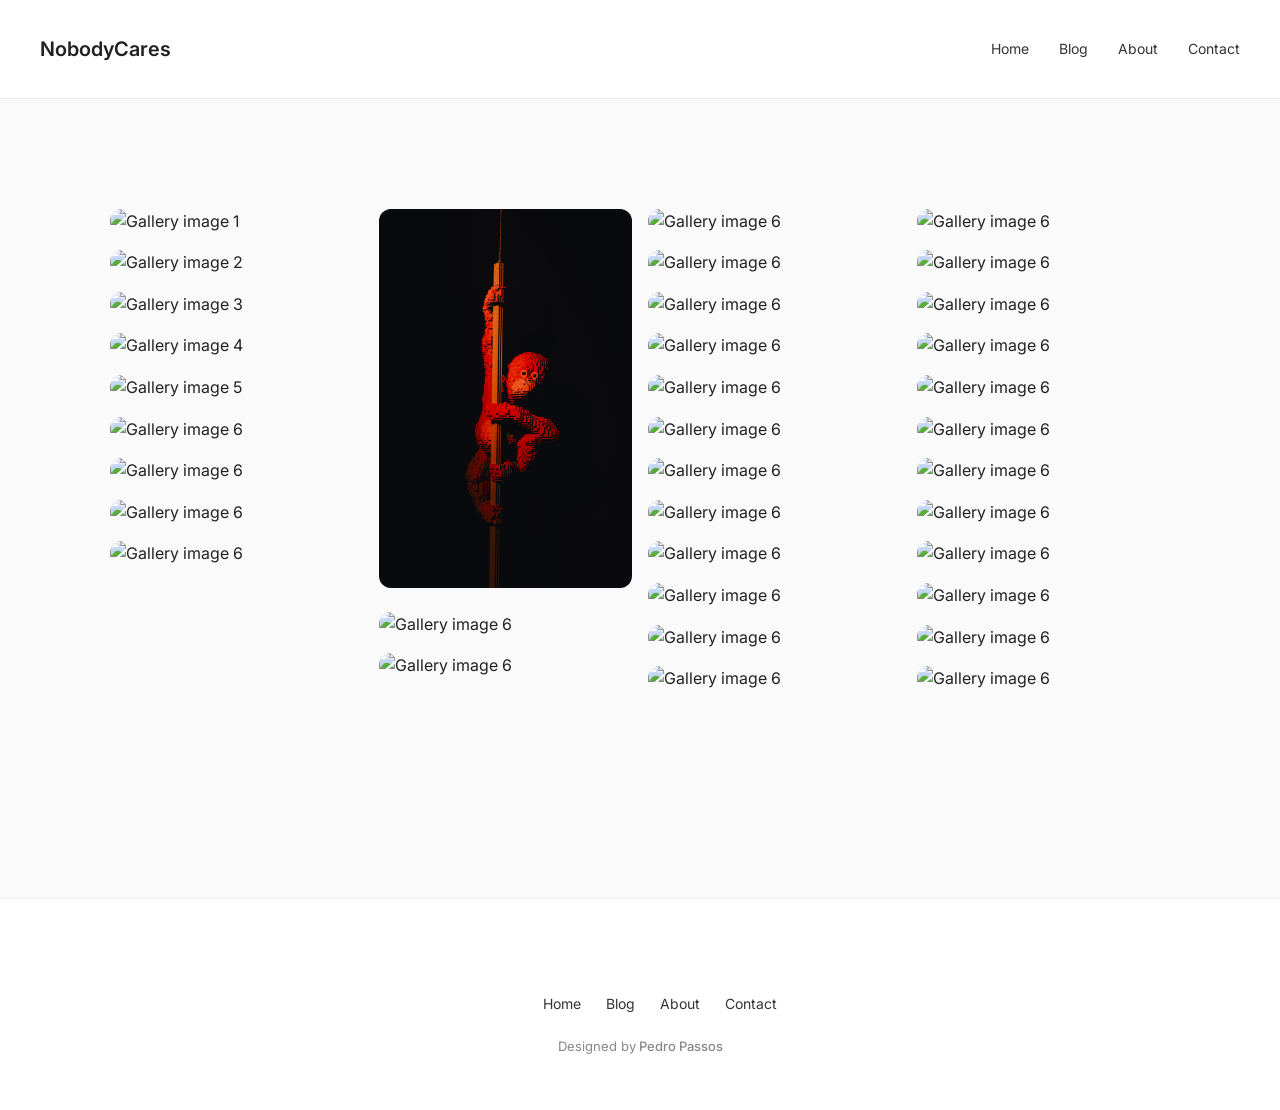
==== index.html @ 93be0e16 "Initial commit" ====
<!DOCTYPE html>
<html lang="en">
<head>
    <meta charset="UTF-8">
    <meta name="viewport" content="width=device-width, initial-scale=1.0">
    <title>NobodyCares</title>
    <link rel="stylesheet" href="style.css">
    <script src="https://kit.fontawesome.com/d7c7ceb8ac.js" crossorigin="anonymous"></script>
    <link href="https://fonts.googleapis.com/css2?family=Inter:wght@300;400;500;600&display=swap" rel="stylesheet">
</head>
<body>
    <header>

        <nav class="navbar">

            <a href="index.html" class="logo">NobodyCares</a>
            <ul class="nav-links">
                <li><a href="index.html">Home</a></li>
                <li><a href="blog.html">Blog</a></li>
                <li><a href="about.html">About</a></li>
                <li><a href="contact.html">Contact</a></li>
            </ul>

            <div class="menu-toggle">
                <i class="fa-solid fa-bars"></i>
                <script>
                    const menuToggle = document.querySelector(".menu-toggle");
                    const navLinks = document.querySelector(".nav-links");

                    menuToggle.addEventListener("click", () => {
                    navLinks.classList.toggle("active");
                    });
                </script>
                
            </div>
        </nav>
        
    </header>

    <main class="main-content">
        <section class="gallery">
            <img src="pictures/DSCF5542.jpg" alt="Gallery image 1">
            <img src="pictures/DSCF7180.jpg" alt="Gallery image 2">
            <img src="pictures/DSCF7202.jpg" alt="Gallery image 3">
            <img src="pictures/DSCF7297.jpg" alt="Gallery image 4">
            <img src="pictures/DSCF7298.jpg" alt="Gallery image 5">
            <img src="pictures/DSCF7317.jpg" alt="Gallery image 6">
            <img src="pictures/DSCF7330.jpg" alt="Gallery image 6">
            <img src="pictures/DSCF7519.jpg" alt="Gallery image 6">
            <img src="pictures/DSCF7603.jpg" alt="Gallery image 6">
            <img src="pictures/DSCF8587.jpg" alt="Gallery image 6">
            <img src="pictures/DSCF8693.jpg" alt="Gallery image 6">
            <img src="pictures/DSCF8695.jpg" alt="Gallery image 6">
            <img src="pictures/DSCF9174.jpg" alt="Gallery image 6">
            <img src="pictures/DSCF9194.jpg" alt="Gallery image 6">
            <img src="pictures/DSCF9207.jpg" alt="Gallery image 6">
            <img src="pictures/DSCF9221.jpg" alt="Gallery image 6">
            <img src="pictures/DSCF9315.jpg" alt="Gallery image 6">
            <img src="pictures/DSCF9318.jpg" alt="Gallery image 6">
            <img src="pictures/DSCF9420.jpg" alt="Gallery image 6">
            <img src="pictures/DSCF9505.jpg" alt="Gallery image 6">
            <img src="pictures/DSCF9535.jpg" alt="Gallery image 6">
            <img src="pictures/DSCF9538.jpg" alt="Gallery image 6">
            <img src="pictures/DSCF9681.jpg" alt="Gallery image 6">
            <img src="pictures/DSCF9696.jpg" alt="Gallery image 6">
            <img src="pictures/DSCF7103.jpg" alt="Gallery image 6">
            <img src="pictures/DSCF7306.jpg" alt="Gallery image 6">
            <img src="pictures/DSCF7414.jpg" alt="Gallery image 6">
            <img src="pictures/DSCF7586.jpg" alt="Gallery image 6">
            <img src="pictures/DSCF8845.jpg" alt="Gallery image 6">
            <img src="pictures/DSCF8966.jpg" alt="Gallery image 6">
            <img src="pictures/DSCF8367.jpg" alt="Gallery image 6">
            <img src="pictures/DSCF9084.jpg" alt="Gallery image 6">
            <img src="pictures/DSCF9495.jpg" alt="Gallery image 6">
            <img src="pictures/DSCF9417.jpg" alt="Gallery image 6">
            <img src="pictures/DSCF7495.jpg" alt="Gallery image 6">
            <img src="pictures/IMG_7077_jpg.jpg" alt="Gallery image 6">
        </section>

        <div class="lightbox" id="lightbox"> <!--this is the fullscreen overlay, hidden by default -->
            <span class="close">&times;</span> <!-- close button, &times is the X symbol -->
            <img class="lightbox-img" src="" alt=""> <!--starts empty and javascript inserts the image-->
            <button class="prev">&#10094;</button>
            <button class="next">&#10095;</button>
        </div>

        <script>
            const images = document.querySelectorAll('.gallery img');
            const lightbox = document.getElementById('lightbox');
            const lightboxImg = document.querySelector('.lightbox-img');
            const closeBtn = document.querySelector('.close');
            const nextBtn = document.querySelector('.next');
            const prevBtn = document.querySelector('.prev');

            let currentIndex = 0;

            function showImage(index) {
            lightboxImg.src = images[index].src;
            currentIndex = index;
            }

            images.forEach((img, index) => {
            img.addEventListener('click', () => {
                lightbox.classList.add('active');
                showImage(index);
            });
            });

            closeBtn.addEventListener('click', () => {
                lightbox.classList.remove('active');
            });

            nextBtn.addEventListener('click', () => {
                currentIndex = (currentIndex + 1) % images.length;
                showImage(currentIndex);
            });

            prevBtn.addEventListener('click', () => {
                currentIndex = (currentIndex - 1 + images.length) % images.length;
                showImage(currentIndex);
            });

            lightbox.addEventListener('click', (e) => {
            if (e.target === lightbox) {
                lightbox.classList.remove('active');
            }
            });
        </script>

    </main>


    <footer class="footer">
        <div class="social-icons">
            <a href="https://instagram.com/pedropassos6" target="_blank"><i class="fa-brands fa-instagram"></i></a>
            <a href="https://www.linkedin.com/in/pedro-passos-aa0782241/" target="_blank"><i class="fa-brands fa-linkedin-in"></i></a>
            <a href="https://github.com/pedropassos6" target="_blank"><i class="fa-brands fa-github"></i></a>
        </div>
        
        <ul class="footer-links">
            <li><a href="index.html">Home</a></li>
            <li><a href="blog.html">Blog</a></li>
            <li><a href="about.html">About</a></li>
            <li><a href="contact.html">Contact</a></li>
        </ul>
        
        <p class="copyright">Designed by<span> Pedro Passos</span></p>
        
    </footer>

</body>
</html>
---- style.css ----
/* nav bar */

body {
  font-family: -apple-system, BlinkMacSystemFont, "Segoe UI", Roboto,
               Helvetica, Arial, sans-serif,
               "Apple Color Emoji", "Segoe UI Emoji", "Segoe UI Symbol";

  line-height: 1.6;
  color: #222;
  background: #fafafa;
}

body {
  font-family: "Inter", -apple-system, BlinkMacSystemFont, "Segoe UI",
               Roboto, Helvetica, Arial, sans-serif;
}

body {
    margin: 0;
    
}

.navbar {
  display: flex;
  justify-content: space-between;
  align-items: center;

  padding: 20px 40px;
  background: white;
  border-bottom: 1px solid #eee;

  position: relative;
}

/*
.logo {
  font-size: 50px;
  /*text-transform: uppercase; 
  font-weight: bold;
} 
*/

.logo {
  font-size: 20px;
  font-weight: 600;
  text-decoration: none;
  color: #222;
}

.logo:hover {
  opacity: 0.8;
}

.nav-links {
  list-style: none;
  display: flex;
  gap: 30px;
}

.nav-links a {
  text-decoration: none;
  color: #333;
  font-size: 14px;
  transition: color 0.3s ease;
}

.nav-links a:hover {
  color: #777;
}

.menu-toggle {
  display: none;
  font-size: 22px;
  cursor: pointer;
}

@media (max-width: 768px){
  .menu-toggle {
    display: block;
  }

  .nav-links{
    position: absolute;
    top: 70px;
    left: 0;

    width: 100%;
    background: white;
    flex-direction: column;
    align-items: center;
    gap: 20px;

    padding: 0;
    overflow: hidden;
    max-height: 0;
    opacity: 0;
    transition: max-height 0.4s ease, opacity 0.3s ease;
  }

  .nav-links.active{
    max-height: 300px;
    opacity: 1;
    padding: 30px 0;
    border-bottom: 1px solid #eee;
  }
}

/*
.navbar .logo{
    font-size: 40px;
}

.navbar {
    display: flex;
    justify-content: space-between;
    align-items: center;
    background-color: #fff;
    color: white;
    padding: 15px 30px;
}

.nav-links {
    list-style: none;
    display: flex;
    gap: 25px;
    margin: 0;
    padding: 0;
}

.nav-links a {
    color: rgb(179, 176, 176);
    text-decoration: none;
}

.nav-links a:hover {
    color: black;
    text-decoration: none;
}

.logo {
    font-weight: 800;
    font-size: 20px;
    color: black;
} */

/* Main Content */


.main-content{
    padding: 90px;
    box-sizing: border-box;
}  

@media (max-width: 768px) {
  .main-content{
  padding: 0;
  box-sizing: border-box;
}
}
.main-content-contact{
  padding: 0;
  box-sizing: border-box;
}

.gallery {
  column-count: 4; /* creates mansory-style layout, mix the sizes */
  column-gap: 16px;
  padding: 20px;
}

.gallery img {
  width: 100%;
  margin-bottom: 16px;
  border-radius: 12px;
  cursor: pointer;
  transition: transform 0.3s ease, opacity 0.3s ease; /* to smooth animation hover */
}

.gallery img:hover{
    transform: scale(1.05); /* slightly zooms image */
    opacity: 0.85;
}

.lightbox{
    position: fixed; 
    inset: 0; /* shorthand for top:0, right:0, bottom:0, left:0 */
    background: rgba(0, 0, 0, 0.9);
    display: none;
    justify-content: center;
    align-items: center;
    z-index: 1000; /* ensures it appears above everything */
}

.lightbox-img{
    max-width: 90%;
    max-height: 80%;
    border-radius: 12px;
}

.lightbox.active{
    display: flex;
}

.close{
    position: absolute;
    top: 20px;
    right: 40px;
    font-size: 40px;
    color: white;
    cursor: pointer;
}

.prev, .next{
    position: absolute;
    top: 50%;
    transform: translateY(-50%);
    font-size: 40px;
    background: none;
    border: none;
    color: white;
    cursor: pointer;
}

.prev {
    left: 40px;
}

.next {
    right: 40px;
}

button:hover, .close:hover {
    opacity: 0.7;
}

@media (max-width: 768px) {
  .gallery {
    column-count: 2;
  }
}

/* ABOUT */

.about {
  padding: 120px 20px;
  display: flex;
  justify-content: center;
}

.about-container {
  max-width: 1100px;
  display: flex;
  align-items: center;
  gap: 80px;
}

/* Image container */
.about-image img {
  width: 420px;
  border-radius: 14px;
  object-fit: cover;
  transition: transform 0.4s ease;
}

/* Subtle hover effect */
.about-image img:hover {
  transform: scale(1.02);
}

/* Text side */
.about-content {
  max-width: 520px;
}

/* Title */
.about-content h2 {
  font-size: 34px;
  font-weight: 600;
  margin-bottom: 10px;
  letter-spacing: -0.02em;
}

/* Subtitle */
.about-subtitle {
  font-size: 18px;
  color: #777;
  margin-bottom: 25px;
}

/* Main text */
.about-text {
  font-size: 16px;
  line-height: 1.7;
  color: #444;
}

@media (max-width: 768px) {

  .about-container {
    flex-direction: column;
    text-align: center;
    gap: 40px;
  }

  .about-image img {
    width: 80%;
  }

}

/* CONTACT US */

/* Page Layout */

/*
.contact {
  min-height: calc(100vh - 80px);
  display: flex;
  justify-content: center;
  align-items: center;
  background: #f5f5f5;
  padding: 60px 20px;
  margin-left: inherit;
} */


.contact {
  min-height: 100dvh;
  display: flex;
  justify-content: center;
  align-items: center;
  background: #f5f5f5;
  padding: 20px;
  font-family: Arial, sans-serif;
} 

/* Form Container */
.contact-box {
  background: #ffffff;
  padding: 40px;
  border-radius: 12px;
  box-shadow: 0 10px 30px rgba(0, 0, 0, 0.05);
  width: 100%;
  max-width: 450px;
}

/* Title */
.contact-box h2 {
  margin-bottom: 25px;
  font-weight: 500;
  text-align: center;
  color: #222;
}

/* Form Groups */
.form-group {
  display: flex;
  flex-direction: column;
  margin-bottom: 20px;
  margin-left: 0;
  margin-right: 28px;
}

/* Labels */
label {
  margin-bottom: 6px;
  font-size: 14px;
  color: #555;
}

/* Inputs & Textarea */
input,
textarea {
  width: 100%;
  padding: 12px;
  border: 1px solid #ddd;
  border-radius: 8px;
  font-size: 16px;
  transition: border 0.3s ease, box-shadow 0.3s ease;
  resize: none;
}

/* Focus Effect */
input:focus,
textarea:focus {
  outline: none;
  border-color: #111;
  box-shadow: 0 0 0 3px rgba(0, 0, 0, 0.05);
}

/* Button */
#contact-button {
  width: 100%;
  padding: 12px;
  border: none;
  border-radius: 8px;
  background: #111;
  color: #fff;
  font-size: 14px;
  cursor: pointer;
  transition: background 0.3s ease, transform 0.1s ease;
}

/* Button Hover */
#contact-button:hover {
  background: #333;
}

/* Button Click Effect */
#contact-button:active {
  transform: scale(0.98);
}

@media (max-width: 600px){

  .contact{
    min-width: 300px;
    padding: 40px 20px;
    margin-left: auto;
  }

  .contact-box{
    padding: 30px;
  }

  .contact-box h2{
    font-size: 24px;
  }

  #contact-button{
    padding: 16px;
    font-size: 16px;
  }

}

/* footer */

.footer {
  margin-top: 80px;
  padding: 40px 20px;

  background: white;
  border-top: 1px solid #eee;

  text-align: center;
}

.social-icons {
  margin-bottom: 20px;
}

.social-icons a {
  margin: 0 10px;
  font-size: 20px;
  color: #333;
  transition: color 0.3s ease;
}

.social-icons a:hover {
  color: #777;
}

.footer-links {
  list-style: none;
  display: flex;
  justify-content: center;
  gap: 25px;

  margin-bottom: 20px;
}

.footer-links a {
  text-decoration: none;
  color: #333;
  font-size: 14px;
}

.footer-links a:hover {
  color: #777;
}

.copyright {
  font-size: 13px;
  color: #888;
}

.copyright span {
  font-weight: 500;
}

/*
*{
    padding: 0;
    margin: 0;
    box-sizing: border-box;
}

footer{
    background-color: #fff;
}

.footerNav {
    list-style: none;
}

.footerContainer{
    width: 100%;
    padding: 70px 30px 20px;
}

.socialIcons{
    display: flex;
    justify-content: center;
}

.socialIcons a{
    text-decoration: none;
    padding: 10px;
    background-color: white;
    margin: 10px;
    border-radius: 50%;
}

.socialIcons a i{
    font-size: 2em;
    color: black;
    opacity: 0,9;
}

.socialIcons a:hover{
    background-color: #111;
    transition: 0.5s;
}

.socialIcons a:hover i{
    color: white;
    transition: 0.5s;
}

.footerNav{
    margin: 30px 0;
}

.footerNav ul{
    display: flex;
    justify-content: center;
    list-style-type: none;
}

.footerNav ul li a{
    color: rgb(179, 176, 176);
    margin: 20px;
    text-decoration: none;
    font-size: 1.3em;
    opacity: 0.7;
    transition: 0.5s;
}

.footerNav ul li a:hover{
    opacity: 1;
}

.footerBottom{
    background-color: #fff;
    padding: 20px;
    text-align: center;
    text-decoration: none;
}

.footerBottom p{
    color: black;
    
}

.designer{
    opacity: 0.7;
    letter-spacing: 1px;
    font-weight: 400;
    margin: 0px 5px;
}

*/

@media (max-width: 700px){
    .footerNav ul{
        flex-direction: column;
    }

    .footerNav ul li{
        width: 100%;
        text-align: center;
        margin: 10px;
    }

    .socialIcons a{
        padding: 8px;
        margin: 4px;
    }
}
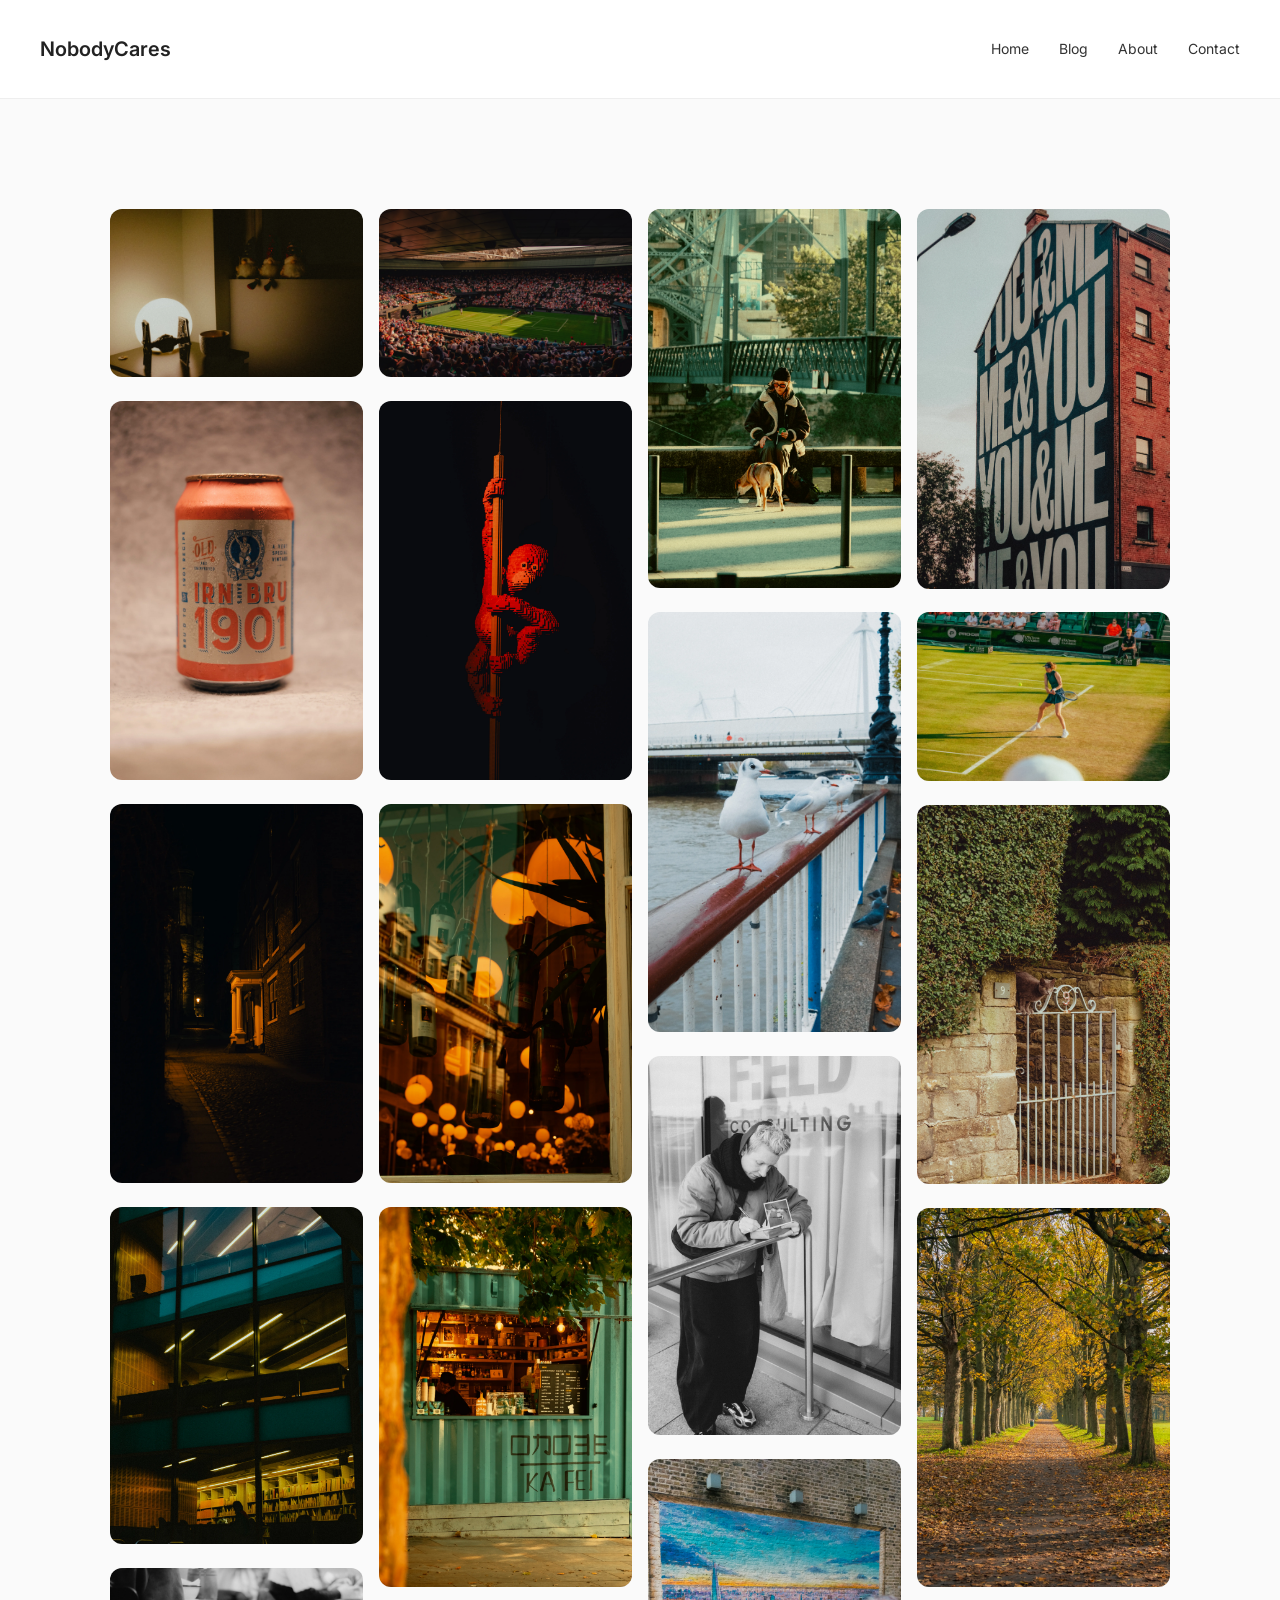
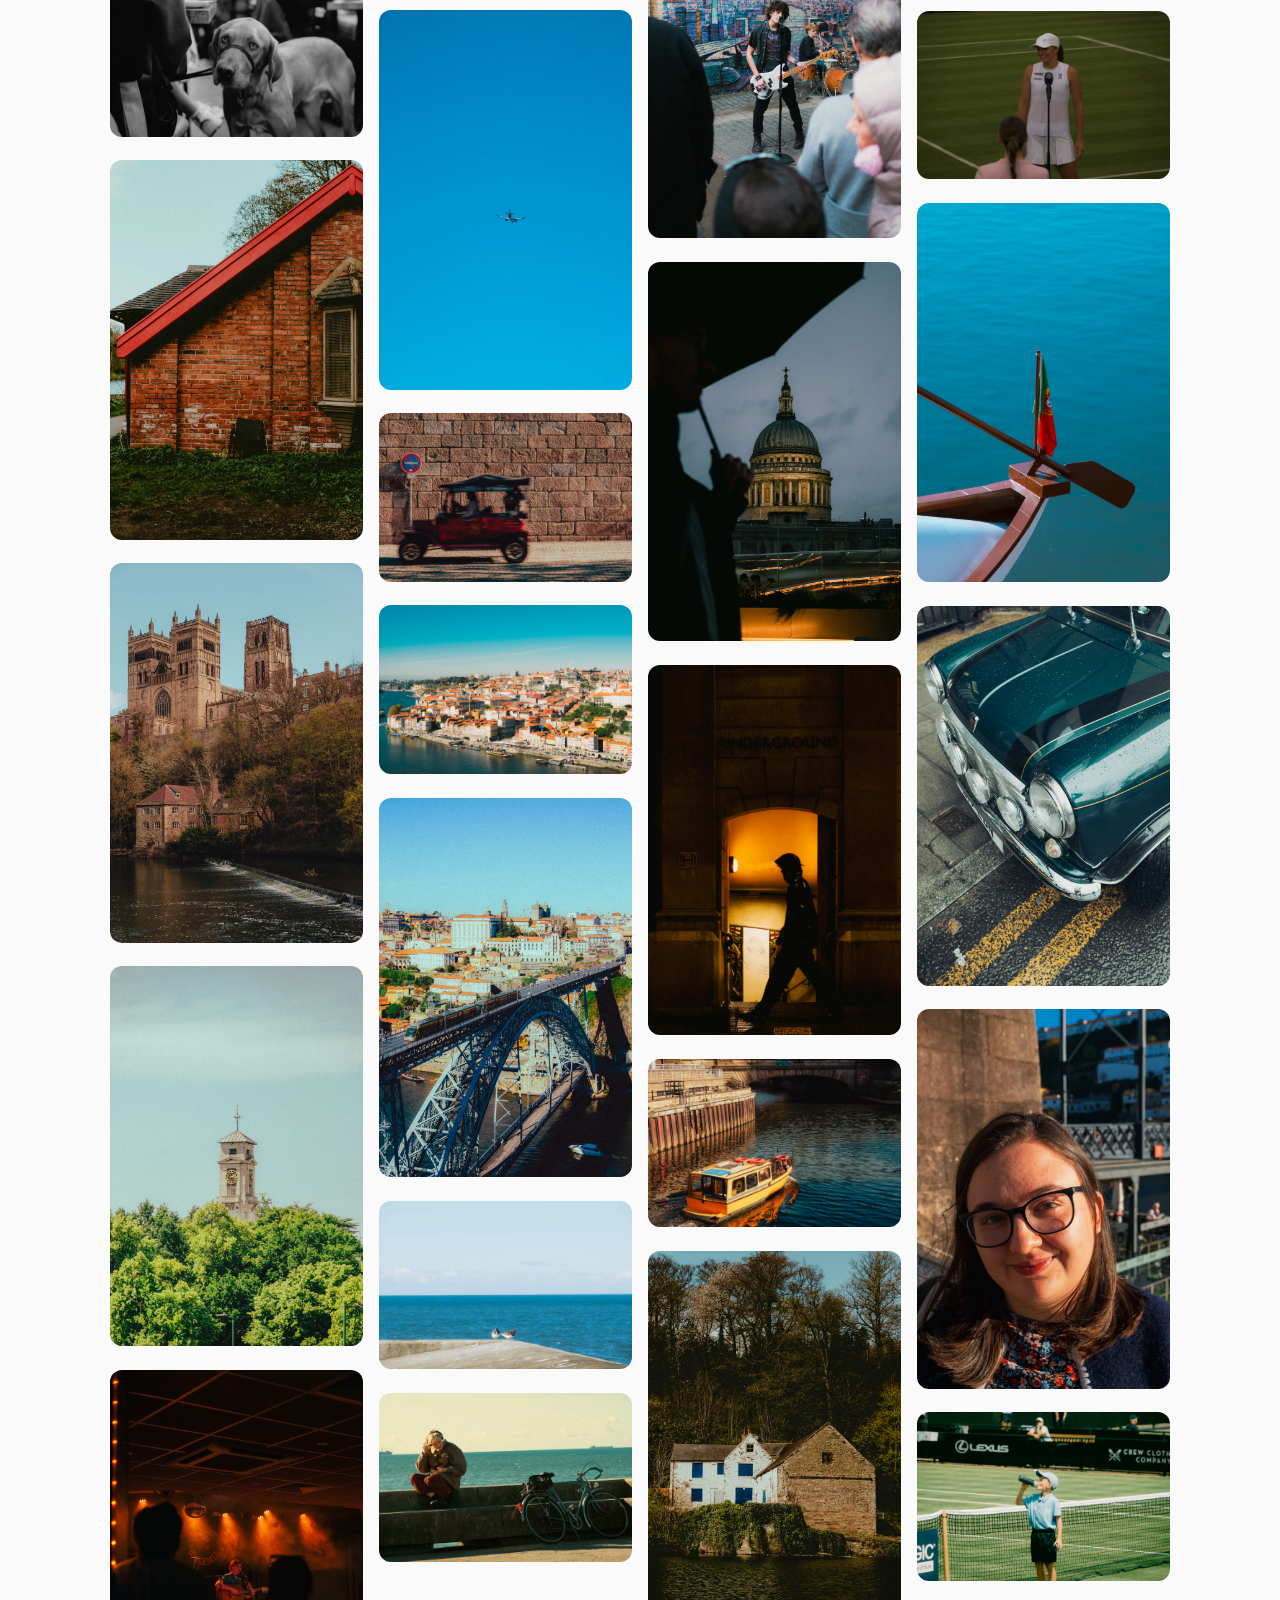
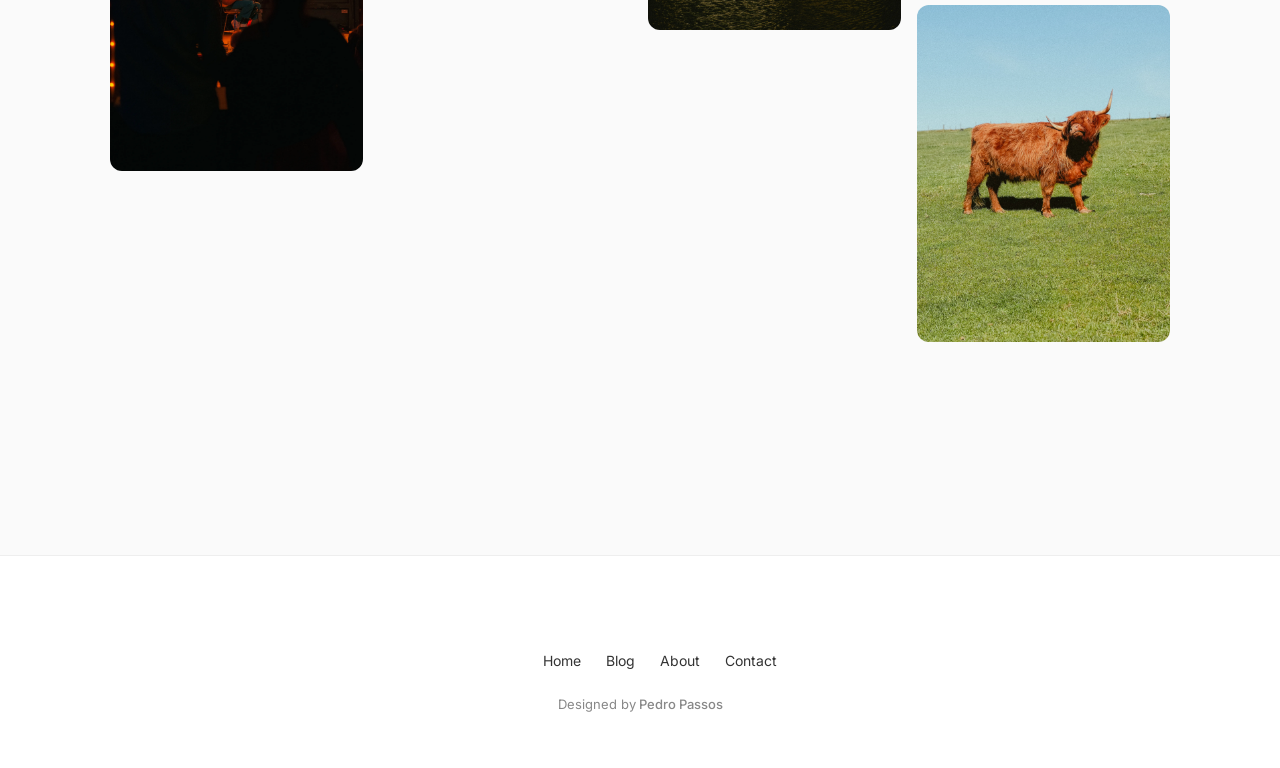
==== commit 1579753a: "update proper pictures and first blog" ====
--- a/index.html
+++ b/index.html
@@ -39,42 +39,43 @@
 
     <main class="main-content">
         <section class="gallery">
-            <img src="pictures/DSCF5542.jpg" alt="Gallery image 1">
-            <img src="pictures/DSCF7180.jpg" alt="Gallery image 2">
-            <img src="pictures/DSCF7202.jpg" alt="Gallery image 3">
-            <img src="pictures/DSCF7297.jpg" alt="Gallery image 4">
-            <img src="pictures/DSCF7298.jpg" alt="Gallery image 5">
-            <img src="pictures/DSCF7317.jpg" alt="Gallery image 6">
-            <img src="pictures/DSCF7330.jpg" alt="Gallery image 6">
-            <img src="pictures/DSCF7519.jpg" alt="Gallery image 6">
-            <img src="pictures/DSCF7603.jpg" alt="Gallery image 6">
-            <img src="pictures/DSCF8587.jpg" alt="Gallery image 6">
-            <img src="pictures/DSCF8693.jpg" alt="Gallery image 6">
-            <img src="pictures/DSCF8695.jpg" alt="Gallery image 6">
-            <img src="pictures/DSCF9174.jpg" alt="Gallery image 6">
-            <img src="pictures/DSCF9194.jpg" alt="Gallery image 6">
-            <img src="pictures/DSCF9207.jpg" alt="Gallery image 6">
-            <img src="pictures/DSCF9221.jpg" alt="Gallery image 6">
-            <img src="pictures/DSCF9315.jpg" alt="Gallery image 6">
-            <img src="pictures/DSCF9318.jpg" alt="Gallery image 6">
-            <img src="pictures/DSCF9420.jpg" alt="Gallery image 6">
-            <img src="pictures/DSCF9505.jpg" alt="Gallery image 6">
-            <img src="pictures/DSCF9535.jpg" alt="Gallery image 6">
-            <img src="pictures/DSCF9538.jpg" alt="Gallery image 6">
-            <img src="pictures/DSCF9681.jpg" alt="Gallery image 6">
-            <img src="pictures/DSCF9696.jpg" alt="Gallery image 6">
-            <img src="pictures/DSCF7103.jpg" alt="Gallery image 6">
-            <img src="pictures/DSCF7306.jpg" alt="Gallery image 6">
-            <img src="pictures/DSCF7414.jpg" alt="Gallery image 6">
-            <img src="pictures/DSCF7586.jpg" alt="Gallery image 6">
-            <img src="pictures/DSCF8845.jpg" alt="Gallery image 6">
-            <img src="pictures/DSCF8966.jpg" alt="Gallery image 6">
-            <img src="pictures/DSCF8367.jpg" alt="Gallery image 6">
-            <img src="pictures/DSCF9084.jpg" alt="Gallery image 6">
-            <img src="pictures/DSCF9495.jpg" alt="Gallery image 6">
-            <img src="pictures/DSCF9417.jpg" alt="Gallery image 6">
-            <img src="pictures/DSCF7495.jpg" alt="Gallery image 6">
-            <img src="pictures/IMG_7077_jpg.jpg" alt="Gallery image 6">
+            <img src="picturess/DSCF5542.webp" alt="Gallery image 1" loading="lazy">
+            <img src="picturess/DSCF7180.webp" alt="Gallery image 2" loading="lazy">
+            <img src="picturess/DSCF7202.webp" alt="Gallery image 3" loading="lazy">
+            <img src="picturess/DSCF7297.webp" alt="Gallery image 4" loading="lazy">
+            <img src="picturess/DSCF7298.webp" alt="Gallery image 5" loading="lazy">
+            <img src="picturess/DSCF7317.webp" alt="Gallery image 6" loading="lazy">
+            <img src="picturess/DSCF7330.webp" alt="Gallery image 6" loading="lazy">
+            <img src="picturess/DSCF7519.webp" alt="Gallery image 6" loading="lazy">
+            <img src="picturess/DSCF7603.webp" alt="Gallery image 6" loading="lazy">
+            <img src="picturess/DSCF8374.webp" alt="Gallery image 6" loading="lazy">
+            <img src="picturess/DSCF8587.webp" alt="Gallery image 6" loading="lazy">
+            <img src="picturess/DSCF8693.webp" alt="Gallery image 6" loading="lazy">
+            <img src="picturess/DSCF8695.webp" alt="Gallery image 6" loading="lazy">
+            <img src="picturess/DSCF9174.webp" alt="Gallery image 6" loading="lazy">
+            <img src="picturess/DSCF9194.webp" alt="Gallery image 6" loading="lazy">
+            <img src="picturess/DSCF9207.webp" alt="Gallery image 6" loading="lazy">
+            <img src="picturess/DSCF9221.webp" alt="Gallery image 6" loading="lazy">
+            <img src="picturess/DSCF9315.webp" alt="Gallery image 6" loading="lazy">
+            <img src="picturess/DSCF9318.webp" alt="Gallery image 6" loading="lazy">
+            <img src="picturess/DSCF9420.webp" alt="Gallery image 6" loading="lazy">
+            <img src="picturess/DSCF9505.webp" alt="Gallery image 6" loading="lazy">
+            <img src="picturess/DSCF9535.webp" alt="Gallery image 6" loading="lazy">
+            <img src="picturess/DSCF9538.webp" alt="Gallery image 6" loading="lazy">
+            <img src="picturess/DSCF9681.webp" alt="Gallery image 6" loading="lazy">
+            <img src="picturess/DSCF9696.webp" alt="Gallery image 6" loading="lazy">
+            <img src="picturess/DSCF7103.webp" alt="Gallery image 6" loading="lazy">
+            <img src="picturess/DSCF7306.webp" alt="Gallery image 6" loading="lazy">
+            <img src="picturess/DSCF7414.webp" alt="Gallery image 6" loading="lazy">
+            <img src="picturess/DSCF7586.webp" alt="Gallery image 6" loading="lazy">
+            <img src="picturess/DSCF8845.webp" alt="Gallery image 6" loading="lazy">
+            <img src="picturess/DSCF8966.webp" alt="Gallery image 6" loading="lazy">
+            <img src="picturess/DSCF8367.webp" alt="Gallery image 6" loading="lazy">
+            <img src="picturess/DSCF9084.webp" alt="Gallery image 6" loading="lazy">
+            <img src="picturess/DSCF9495.webp" alt="Gallery image 6" loading="lazy">
+            <img src="picturess/DSCF9417.webp" alt="Gallery image 6" loading="lazy">
+            <img src="picturess/DSCF7495.webp" alt="Gallery image 6" loading="lazy">
+            <img src="picturess/IMG_7077_jpg.webp" alt="Gallery image 6" loading="lazy">
         </section>
 
         <div class="lightbox" id="lightbox"> <!--this is the fullscreen overlay, hidden by default -->
--- a/style.css
+++ b/style.css
@@ -434,6 +434,175 @@
 
 }
 
+/* BLOG */
+
+.blog{
+  max-width: 1200px;
+  margin: 80px auto;
+  padding: 0 20px;
+
+  display: grid;
+  grid-template-columns: repeat(auto-fit, minmax(240px, 240px));
+  gap: 40px;
+
+  justify-content: center;
+}
+
+.blog-card a{
+  text-decoration: none;
+  color: inherit;
+  display: block;
+}
+
+.blog-image{
+  overflow: hidden;
+  border-radius: 6px;
+}
+
+.blog-image img{
+  width: 100%;
+  display: block;
+  transition: transform 0.4s ease;
+}
+
+.blog-card:hover img{
+  transform: scale(1.05);
+}
+
+.blog-content{
+  margin-top: 12px;
+}
+
+.blog-content h3{
+  font-size: 18px;
+  font-weight: 600;
+  line-height: 1.4;
+  margin-bottom: 6px;
+  color: #222;
+  text-decoration: none;
+}
+
+.blog-meta{
+  font-size: 12px;
+  letter-spacing: 1px;
+  color: #777;
+  text-transform: uppercase;
+}
+
+.blog-card:hover h3{
+  color: #000;
+}
+
+.blog-card{
+  transition: transform 0.25s ease;
+}
+
+.blog-card:hover{
+  transform: translateY(-4px);
+}
+
+
+/* BLOG PAGE */
+
+.post-container{
+  max-width: 900px;
+  margin: 80px auto;
+  padding: 0 20px;
+}
+
+.post-header{
+  text-align: center;
+  margin-bottom: 40px;
+}
+
+.post-header h1{
+  font-size: 32px;
+  margin-bottom: 10px;
+}
+
+.post-meta{
+  font-size: 13px;
+  color: #777;
+  letter-spacing: 1px;
+}
+
+.post-hero img{
+  width: 100%;
+  border-radius: 10px;
+  margin-bottom: 40px;
+}
+
+.post-intro{
+  font-size: 16px;
+  line-height: 1.7;
+  color: #444;
+  margin-bottom: 60px;
+}
+
+.post-section{
+  display: flex;
+  align-items: center;
+  gap: 40px;
+  margin-bottom: 80px;
+}
+
+.post-section.reverse{
+  flex-direction: row-reverse;
+}
+
+.post-image{
+  flex: 1;
+}
+
+.post-image img{
+  width: 100%;
+  border-radius: 8px;
+  display: block;
+  transition: transform 0.4s ease;
+}
+
+.post-text{
+  flex: 1;
+}
+
+.post-text h2{
+  font-size: 22px;
+  margin-bottom: 10px;
+}
+
+.post-text p{
+  color: #555;
+  line-height: 1.6;
+}
+
+.post-conclusion{
+  margin-top: 60px;
+}
+
+.post-conclusion h2{
+  margin-bottom: 10px;
+}
+
+.post-section:hover img{
+  transform: scale(1.03);
+}
+
+@media (max-width: 768px){
+  .post-section{
+    flex-direction: column;
+    gap: 20px;
+  }
+
+  .post-section.reverse{
+    flex-direction: column;
+  }
+
+  .post-header h1{
+    font-size: 26px;
+  }
+}
+
+
 /* footer */
 
 .footer {
